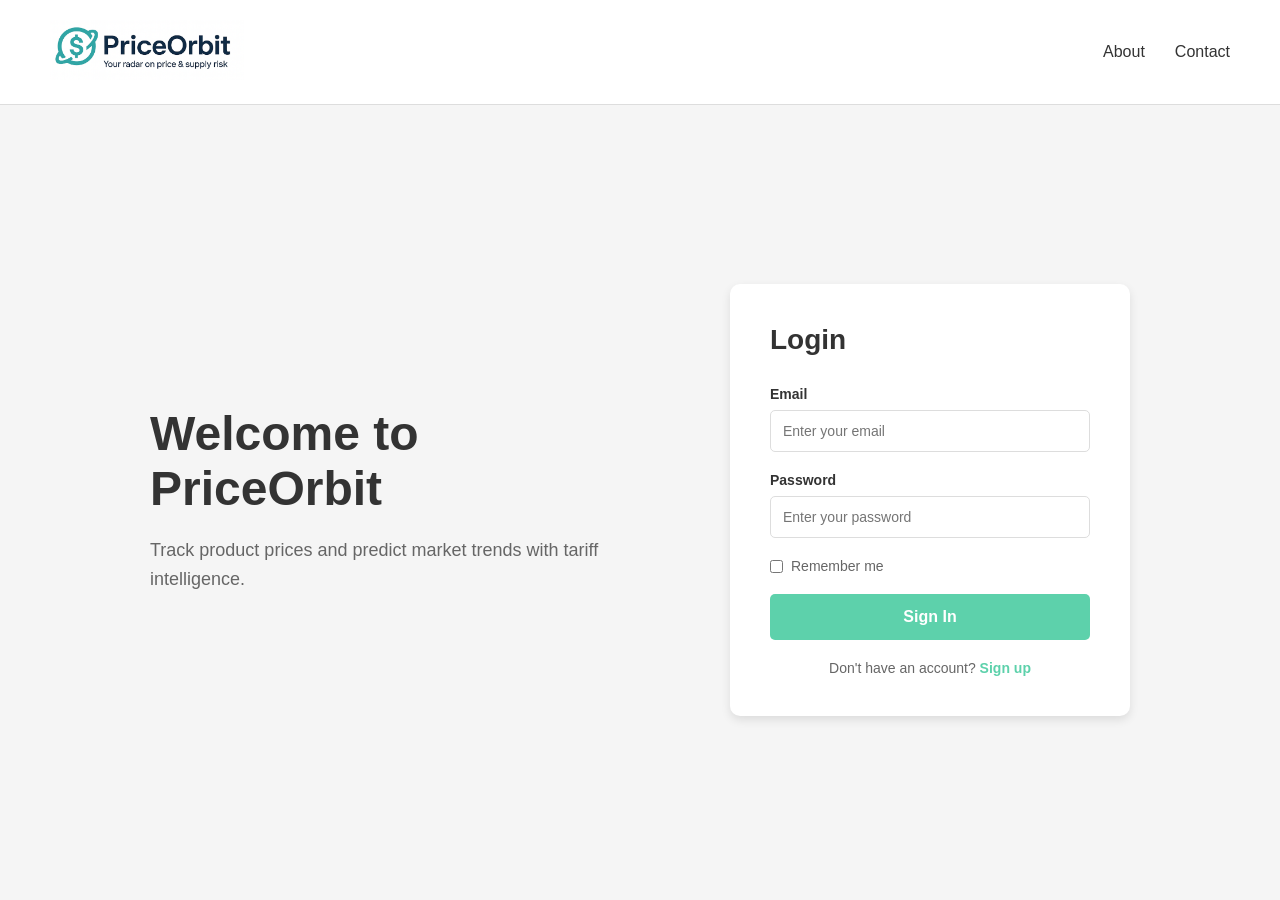
==== app/templates/index.html @ dacec197 "Add landing page, dashboard layout, shared css" ====
<!DOCTYPE html>
<html lang="en">

<head>
  <meta charset="UTF-8">
  <meta name="viewport" content="width=device-width, initial-scale=1.0">
  <title>PriceOrbit - Login</title>
  
  <link rel="stylesheet" href="https://cdnjs.cloudflare.com/ajax/libs/font-awesome/6.5.0/css/all.min.css">
  
  <!-- for use w live server & link css -->
  <link rel="stylesheet" href="../static/css/main.css">

  <!-- for use w FastAPI (comment out above and uncomment below when deploying) 
  <!-- <link rel="stylesheet" href="/static/css/main.css"> -->
</head>

<body>
  <!-- Header with logo and navigation -->
  <header>
    <div class="logo">
      <img src="../static/images/logo.png" alt="PriceOrbit Logo">
    </div>
    <nav>
      <a href="#about">About</a>
      <a href="#contact">Contact</a>
    </nav>
  </header>
  
  <!-- Main content area -->
  <main>
    <!-- Left side - Welcome text -->
    <div class="welcome-text">
      <h1>Welcome to PriceOrbit</h1>
      <p>Track product prices and predict market trends with tariff intelligence.</p>
    </div>

    <!-- Right side - Login form -->
    <div class="login-box">
      <h2>Login</h2>
      
      <form>
        <div class="form-group">
          <label>Email</label>
          <input type="email" placeholder="Enter your email" required>
        </div>

        <div class="form-group">
          <label>Password</label>
          <input type="password" placeholder="Enter your password" required>
        </div>

        <div class="remember-me">
          <input type="checkbox" id="remember">
          <label for="remember">Remember me</label>
        </div>

        <button type="submit">Sign In</button>

        <p class="signup-link">Don't have an account? <a href="#signup">Sign up</a></p>
      </form>
    </div>
  </main>

</body>
</html>
---- app/static/css/main.css ----
* {
  margin: 0;
  padding: 0;
  box-sizing: border-box;
}

body {
  font-family: Arial, sans-serif;
  background-color: #f5f5f5;
}

/* ===== HEADER ===== */
header {
  background-color: white;
  padding: 20px 50px;
  display: flex;
  justify-content: space-between;
  align-items: center;
  border-bottom: 1px solid #ddd;
  position: fixed;
  top: 0;
  left: 0;
  width: 100%;
  z-index: 100;
}

.logo img {
  height: 60px;
}

nav {
  display: flex;
  gap: 30px;
}

nav a {
  text-decoration: none;
  color: #333;
  font-size: 16px;
}

nav a:hover {
  color: #2563eb;
}

/* ===== MAIN CONTENT ===== */
main {
  display: flex;
  min-height: 100vh;
  padding-top: 100px;
  align-items: center;
  justify-content: center;
  gap: 80px;
  padding-left: 50px;
  padding-right: 50px;
}

/* ===== LEFT SIDE - WELCOME TEXT ===== */
.welcome-text {
  max-width: 500px;
}

.welcome-text h1 {
  font-size: 48px;
  color: #333;
  margin-bottom: 20px;
}

.welcome-text p {
  font-size: 18px;
  color: #666;
  line-height: 1.6;
}

/* ===== RIGHT SIDE - LOGIN BOX ===== */
.login-box {
  background-color: white;
  padding: 40px;
  border-radius: 10px;
  box-shadow: 0 4px 10px rgba(0, 0, 0, 0.1);
  width: 100%;
  max-width: 400px;
}

.login-box h2 {
  font-size: 28px;
  margin-bottom: 30px;
  color: #333;
}

/* ===== FORM STYLING ===== */
.form-group {
  margin-bottom: 20px;
}

.form-group label {
  display: block;
  margin-bottom: 8px;
  color: #333;
  font-size: 14px;
  font-weight: bold;
}

.form-group input {
  width: 100%;
  padding: 12px;
  border: 1px solid #ddd;
  border-radius: 5px;
  font-size: 14px;
}

.form-group input:focus {
  outline: none;
  border-color: #2563eb;
}

/* Remember me checkbox */
.remember-me {
  margin-bottom: 20px;
  display: flex;
  align-items: center;
  gap: 8px;
}

.remember-me input {
  width: auto;
}

.remember-me label {
  font-size: 14px;
  color: #666;
}

/* ===== SIGN IN BUTTON ===== */
button[type="submit"] {
  width: 100%;
  padding: 14px;
  background-color: #5dd1ab;
  color: white;
  border: none;
  border-radius: 5px;
  font-size: 16px;
  font-weight: bold;
  cursor: pointer;
  margin-bottom: 20px;
}

button[type="submit"]:hover {
  background-color: #5dd1ab;
}

/* ===== SIGNUP LINK ===== */
.signup-link {
  text-align: center;
  font-size: 14px;
  color: #666;
}

.signup-link a {
  color: #5dd1ab;
  text-decoration: none;
  font-weight: bold;
}

.signup-link a:hover {
  text-decoration: underline;
}

/* ===== RESPONSIVE FOR SMALLER SCREENS ===== */
@media (max-width: 900px) {
  main {
    flex-direction: column;
    gap: 40px;
    padding-top: 120px;
  }
  
  .welcome-text {
    text-align: center;
  }
  
  .welcome-text h1 {
    font-size: 36px;
  }
}


/* ============================================
   DASHBOARD STYLES (dashboard.html)
   ============================================ */

.topbar-inner {
  display: flex;
  justify-content: space-between;
  align-items: center;
  padding: 10px 12px;
  background: white;               
  border-bottom: 1px solid #eee;
}

.layout {
  display: flex;
  min-height: 100vh;
}

.sidebar {
  width: 250px;
  height: 100vh;
  background: #f8f9fa;
  border-right: 1px solid #eee;
  padding: 20px 12px;
}

.sidebar ul {
  list-style: none;
  margin: 0;
  padding: 0;
}

.sidebar a {
  display: flex;
  align-items: center;
  gap: 12px;
  padding: 10px 12px;
  text-decoration: none;
  color: #111;
  border-radius: 10px;
}

.sidebar a:hover {
  background: #eaeaea;
}

.sidebar .icon {
  width: 26px;
  display: flex;
  justify-content: center;
  font-size: 18px;
}

.sidebar .text {
  font-size: 15px;
}
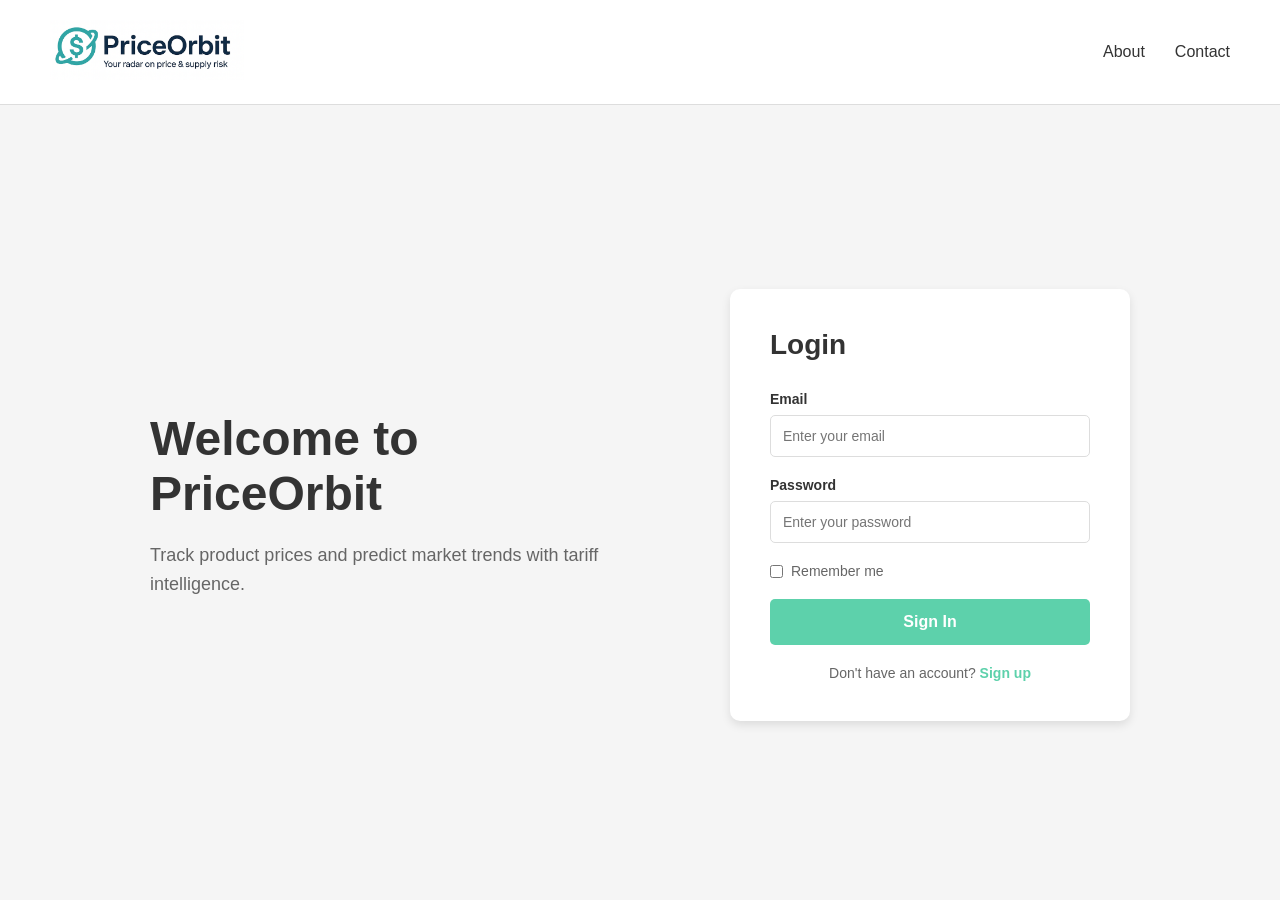
==== commit f6c3f9c0: "landing page, dashboad, js" ====
--- a/app/templates/index.html
+++ b/app/templates/index.html
@@ -1,45 +1,47 @@
 <!DOCTYPE html>
 <html lang="en">
+<head>
+  <meta charset="UTF-8" />
+  <meta name="viewport" content="width=device-width, initial-scale=1.0" />
+  <title>PriceOrbit - Login</title>
 
-<head>
-  <meta charset="UTF-8">
-  <meta name="viewport" content="width=device-width, initial-scale=1.0">
-  <title>PriceOrbit - Login</title>
-  
   <link rel="stylesheet" href="https://cdnjs.cloudflare.com/ajax/libs/font-awesome/6.5.0/css/all.min.css">
-  
-  <!-- for use w live server & link css -->
+
+  <!-- Live Server -->
   <link rel="stylesheet" href="../static/css/main.css">
 
-  <!-- for use w FastAPI (comment out above and uncomment below when deploying) 
-  <!-- <link rel="stylesheet" href="/static/css/main.css"> -->
+  <!-- FastAPI (use this instead when deploying)
+  <link rel="stylesheet" href="/static/css/main.css">
+  -->
 </head>
 
 <body>
-  <!-- Header with logo and navigation -->
-  <header>
+  <!-- Landing Header -->
+  <header class="landing-header">
     <div class="logo">
       <img src="../static/images/logo.png" alt="PriceOrbit Logo">
     </div>
-    <nav>
+
+    <nav class="landing-nav">
       <a href="#about">About</a>
       <a href="#contact">Contact</a>
     </nav>
   </header>
-  
-  <!-- Main content area -->
-  <main>
+
+  <!-- Landing Main -->
+  <main class="landing-main">
     <!-- Left side - Welcome text -->
-    <div class="welcome-text">
+    <section class="welcome-text">
       <h1>Welcome to PriceOrbit</h1>
       <p>Track product prices and predict market trends with tariff intelligence.</p>
-    </div>
+    </section>
 
     <!-- Right side - Login form -->
-    <div class="login-box">
+    <section class="login-box">
       <h2>Login</h2>
-      
-      <form>
+
+      <!-- For Sprint 1 / Live Server: navigate to products page -->
+      <form action="products.html" method="get">
         <div class="form-group">
           <label>Email</label>
           <input type="email" placeholder="Enter your email" required>
@@ -59,8 +61,7 @@
 
         <p class="signup-link">Don't have an account? <a href="#signup">Sign up</a></p>
       </form>
-    </div>
+    </section>
   </main>
-
 </body>
-</html>+</html>
--- a/app/static/css/main.css
+++ b/app/static/css/main.css
@@ -1,4 +1,6 @@
-
+/* =========================
+   GLOBAL RESET / BASE
+========================= */
 * {
   margin: 0;
   padding: 0;
@@ -8,16 +10,24 @@
 body {
   font-family: Arial, sans-serif;
   background-color: #f5f5f5;
-}
-
-/* ===== HEADER ===== */
-header {
+  color: #111;
+  overflow-x: hidden;
+}
+
+/* =========================
+   LANDING PAGE (index.html)
+   IMPORTANT: scoped so it
+   does NOT affect dashboard
+========================= */
+.landing-header {
   background-color: white;
   padding: 20px 50px;
   display: flex;
   justify-content: space-between;
   align-items: center;
   border-bottom: 1px solid #ddd;
+
+  /* fixed only for landing */
   position: fixed;
   top: 0;
   left: 0;
@@ -27,28 +37,28 @@
 
 .logo img {
   height: 60px;
-}
-
-nav {
+  width: auto;
+}
+
+.landing-nav {
   display: flex;
   gap: 30px;
 }
 
-nav a {
+.landing-nav a {
   text-decoration: none;
   color: #333;
   font-size: 16px;
 }
 
-nav a:hover {
+.landing-nav a:hover {
   color: #2563eb;
 }
 
-/* ===== MAIN CONTENT ===== */
-main {
+.landing-main {
   display: flex;
   min-height: 100vh;
-  padding-top: 100px;
+  padding-top: 110px; /* space for landing header */
   align-items: center;
   justify-content: center;
   gap: 80px;
@@ -56,7 +66,6 @@
   padding-right: 50px;
 }
 
-/* ===== LEFT SIDE - WELCOME TEXT ===== */
 .welcome-text {
   max-width: 500px;
 }
@@ -73,12 +82,11 @@
   line-height: 1.6;
 }
 
-/* ===== RIGHT SIDE - LOGIN BOX ===== */
 .login-box {
   background-color: white;
   padding: 40px;
   border-radius: 10px;
-  box-shadow: 0 4px 10px rgba(0, 0, 0, 0.1);
+  box-shadow: 0 4px 10px rgba(0,0,0,0.1);
   width: 100%;
   max-width: 400px;
 }
@@ -89,7 +97,7 @@
   color: #333;
 }
 
-/* ===== FORM STYLING ===== */
+/* Form styling (shared, ok) */
 .form-group {
   margin-bottom: 20px;
 }
@@ -115,7 +123,6 @@
   border-color: #2563eb;
 }
 
-/* Remember me checkbox */
 .remember-me {
   margin-bottom: 20px;
   display: flex;
@@ -132,8 +139,8 @@
   color: #666;
 }
 
-/* ===== SIGN IN BUTTON ===== */
-button[type="submit"] {
+/* Landing sign-in button */
+.login-box button[type="submit"] {
   width: 100%;
   padding: 14px;
   background-color: #5dd1ab;
@@ -146,11 +153,10 @@
   margin-bottom: 20px;
 }
 
-button[type="submit"]:hover {
-  background-color: #5dd1ab;
-}
-
-/* ===== SIGNUP LINK ===== */
+.login-box button[type="submit"]:hover {
+  opacity: 0.92;
+}
+
 .signup-link {
   text-align: center;
   font-size: 14px;
@@ -167,54 +173,79 @@
   text-decoration: underline;
 }
 
-/* ===== RESPONSIVE FOR SMALLER SCREENS ===== */
+/* Landing responsive */
 @media (max-width: 900px) {
-  main {
+  .landing-main {
     flex-direction: column;
     gap: 40px;
     padding-top: 120px;
   }
-  
+
   .welcome-text {
     text-align: center;
   }
-  
+
   .welcome-text h1 {
     font-size: 36px;
   }
 }
 
-
-/* ============================================
-   DASHBOARD STYLES (dashboard.html)
-   ============================================ */
+/* =========================
+   DASHBOARD (products.html)
+========================= */
+.topbar {
+  height: 70px;
+  background: white;
+  border-bottom: 1px solid #eee;
+
+  position: fixed;
+  top: 0;
+  left: 0;
+  width: 100%;
+  z-index: 200;
+}
 
 .topbar-inner {
+  height: 70px;
   display: flex;
   justify-content: space-between;
   align-items: center;
-  padding: 10px 12px;
-  background: white;               
-  border-bottom: 1px solid #eee;
-}
-
+  padding: 10px 18px;
+}
+
+.btn-track-product {
+  background: #111;
+  color: #fff;
+  border: none;
+  padding: 10px 14px;
+  border-radius: 10px;
+  cursor: pointer;
+}
+
+.btn-track-product:hover {
+  opacity: 0.9;
+}
+
+/* Layout: sidebar fixed, content scrolls */
 .layout {
-  display: flex;
+  padding-top: 70px; /* space for topbar */
   min-height: 100vh;
 }
 
+/* Sidebar fixed on left */
 .sidebar {
+  position: fixed;
+  top: 70px; /* under topbar */
+  left: 0;
   width: 250px;
-  height: 100vh;
+  height: calc(100vh - 70px);
   background: #f8f9fa;
   border-right: 1px solid #eee;
-  padding: 20px 12px;
+  padding: 16px 12px;
 }
 
 .sidebar ul {
   list-style: none;
-  margin: 0;
-  padding: 0;
 }
 
 .sidebar a {
@@ -231,6 +262,11 @@
   background: #eaeaea;
 }
 
+.sidebar a.active {
+  background: #eaeaea;
+  font-weight: 600;
+}
+
 .sidebar .icon {
   width: 26px;
   display: flex;
@@ -241,3 +277,111 @@
 .sidebar .text {
   font-size: 15px;
 }
+
+/* Main content to the right of sidebar */
+.main-content {
+  margin-left: 250px;
+  padding: 24px 28px;
+  display: block; /* ensures it never gets flex-centered */
+}
+
+.content-header {
+  margin-bottom: 18px;
+}
+
+.content-header h1 {
+  font-size: 28px;
+  margin-bottom: 6px;
+  color: #111;
+}
+
+.content-header p {
+  color: #666;
+}
+
+/* =========================
+   PRODUCTS LIST UI
+========================= */
+.loading-state,
+.error-state {
+  display: flex;
+  gap: 10px;
+  align-items: center;
+  padding: 14px 12px;
+  border-radius: 12px;
+  background: #fff;
+  border: 1px solid #eee;
+  margin-bottom: 16px;
+}
+
+.products-list {
+  display: grid;
+  grid-template-columns: repeat(auto-fill, minmax(320px, 1fr));
+  gap: 14px;
+}
+
+.product-item {
+  background: #fff;
+  border: 1px solid #eee;
+  border-radius: 14px;
+  padding: 16px;
+  box-shadow: 0 2px 10px rgba(0,0,0,0.04);
+}
+
+/* Health colors used by products.js */
+.health-green { color: #16a34a; }
+.health-yellow { color: #eab308; }
+.health-red { color: #dc2626; }
+
+/* Mobile: sidebar becomes top stacked */
+@media (max-width: 900px) {
+  .sidebar {
+    position: static;
+    width: 100%;
+    height: auto;
+    border-right: none;
+    border-bottom: 1px solid #eee;
+  }
+
+  .main-content {
+    margin-left: 0;
+  }
+
+  .products-list {
+    grid-template-columns: 1fr;
+  }
+}
+
+/* =========================
+   VIEW DETAILS BUTTON
+========================= */
+
+.btn-view-details {
+  background: #22c55e;
+  color: white;
+  border: none;
+  padding: 2px 8px;
+  border-radius: 8px; /* shape */
+  font-size: 11px;
+  font-weight: 500;
+  cursor: pointer;
+
+  display: inline-flex;
+  align-items: center;
+  gap: 8px;
+
+  transition: all 0.25s ease;
+  box-shadow: 0 4px 10px rgba(34, 197, 94, 0.25);
+}
+
+.btn-view-details:hover {
+  transform: translateY(-1px);
+  box-shadow: 0 8px 18px rgba(34, 197, 94, 0.35);
+  opacity: 0.95;
+}
+
+.btn-view-details:active {
+  transform: translateY(0);
+  box-shadow: 0 4px 8px rgba(34, 197, 94, 0.25);
+}
+
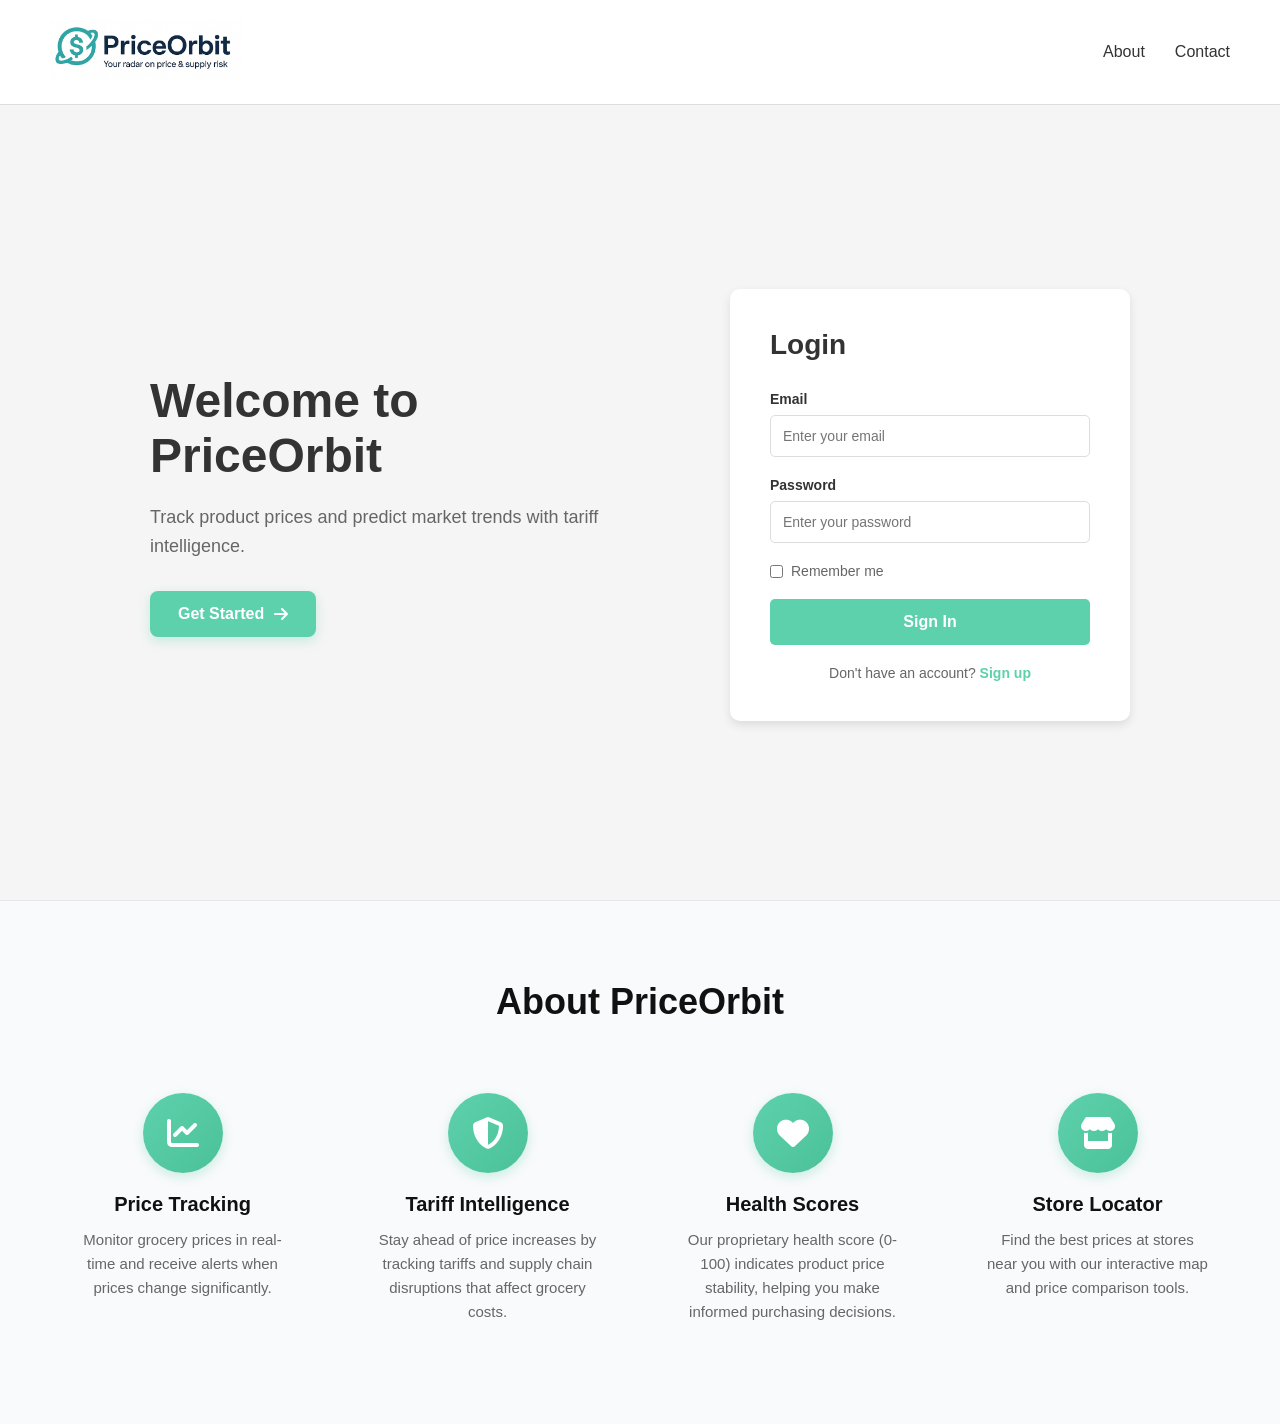
==== commit 945ba7d0: "frontend ui: ticket 9,10,11" ====
--- a/app/templates/index.html
+++ b/app/templates/index.html
@@ -8,60 +8,108 @@
   <link rel="stylesheet" href="https://cdnjs.cloudflare.com/ajax/libs/font-awesome/6.5.0/css/all.min.css">
 
   <!-- Live Server -->
-  <link rel="stylesheet" href="../static/css/main.css">
+  <link rel="stylesheet" href="../static/css/main.css"> 
 
-  <!-- FastAPI (use this instead when deploying)
-  <link rel="stylesheet" href="/static/css/main.css">
-  -->
+  <!-- FastAPI (for deploying) 
+  <link rel="stylesheet" href="/static/css/main.css"> -->
 </head>
 
 <body>
   <!-- Landing Header -->
-  <header class="landing-header">
+  <header class="landing-header" role="banner">
     <div class="logo">
-      <img src="../static/images/logo.png" alt="PriceOrbit Logo">
+      <img src="../static/images/logo.png" alt="PriceOrbit Logo - Grocery Price Tracking">
     </div>
 
-    <nav class="landing-nav">
-      <a href="#about">About</a>
-      <a href="#contact">Contact</a>
+    <nav class="landing-nav" role="navigation" aria-label="Main navigation">
+      <a href="#about" aria-label="Learn more about PriceOrbit">About</a>
+      <a href="#contact" aria-label="Contact us">Contact</a>
     </nav>
   </header>
 
   <!-- Landing Main -->
-  <main class="landing-main">
+  <main class="landing-main" role="main">
     <!-- Left side - Welcome text -->
     <section class="welcome-text">
       <h1>Welcome to PriceOrbit</h1>
       <p>Track product prices and predict market trends with tariff intelligence.</p>
+      
+      <!-- Call-to-action button -->
+      <a href="products.html" class="btn-get-started" aria-label="Start tracking products">
+        Get Started <i class="fa-solid fa-arrow-right"></i>
+      </a>
     </section>
 
     <!-- Right side - Login form -->
-    <section class="login-box">
-      <h2>Login</h2>
+    <section class="login-box" aria-labelledby="login-heading">
+      <h2 id="login-heading">Login</h2>
 
-      <!-- For Sprint 1 / Live Server: navigate to products page -->
-      <form action="products.html" method="get">
+      <form action="products" method="get" aria-label="Login form">
+      
         <div class="form-group">
-          <label>Email</label>
-          <input type="email" placeholder="Enter your email" required>
+          <label for="email">Email</label>
+          <input type="email" id="email" name="email" placeholder="Enter your email" required aria-required="true">
         </div>
 
         <div class="form-group">
-          <label>Password</label>
-          <input type="password" placeholder="Enter your password" required>
+          <label for="password">Password</label>
+          <input type="password" id="password" name="password" placeholder="Enter your password" required aria-required="true">
         </div>
 
         <div class="remember-me">
-          <input type="checkbox" id="remember">
+          <input type="checkbox" id="remember" name="remember">
           <label for="remember">Remember me</label>
         </div>
 
-        <button type="submit">Sign In</button>
+        <button type="submit" aria-label="Sign in to your account">Sign In</button>
 
-        <p class="signup-link">Don't have an account? <a href="#signup">Sign up</a></p>
+        <p class="signup-link">Don't have an account? <a href="#signup" aria-label="Create a new account">Sign up</a></p>
       </form>
     </section>
   </main>
+
+  <!-- About Section -->
+  <section id="about" class="about-section" role="region" aria-labelledby="about-heading">
+    <div class="about-container">
+      <h2 id="about-heading">About PriceOrbit</h2>
+      
+      <div class="about-content">
+        <div class="about-feature">
+          <div class="feature-icon" aria-hidden="true">
+            <i class="fa-solid fa-chart-line"></i>
+          </div>
+          <h3>Price Tracking</h3>
+          <p>Monitor grocery prices in real-time and receive alerts when prices change significantly.</p>
+        </div>
+
+        <div class="about-feature">
+          <div class="feature-icon" aria-hidden="true">
+            <i class="fa-solid fa-shield-halved"></i>
+          </div>
+          <h3>Tariff Intelligence</h3>
+          <p>Stay ahead of price increases by tracking tariffs and supply chain disruptions that affect grocery costs.</p>
+        </div>
+
+        <div class="about-feature">
+          <div class="feature-icon" aria-hidden="true">
+            <i class="fa-solid fa-heart"></i>
+          </div>
+          <h3>Health Scores</h3>
+          <p>Our proprietary health score (0-100) indicates product price stability, helping you make informed purchasing decisions.</p>
+        </div>
+
+        <div class="about-feature">
+          <div class="feature-icon" aria-hidden="true">
+            <i class="fa-solid fa-store"></i>
+          </div>
+          <h3>Store Locator</h3>
+          <p>Find the best prices at stores near you with our interactive map and price comparison tools.</p>
+        </div>
+      </div>
+    </div>
+  </section>
+
+  <!-- Core JavaScript utilities -->
+  <script src="../static/js/main.js"></script>
 </body>
-</html>
+</html>
--- a/app/static/css/main.css
+++ b/app/static/css/main.css
@@ -80,6 +80,36 @@
   font-size: 18px;
   color: #666;
   line-height: 1.6;
+  margin-bottom: 30px;
+}
+
+.btn-get-started {
+  display: inline-flex;
+  align-items: center;
+  gap: 10px;
+  background-color: #5dd1ab;
+  color: white;
+  padding: 14px 28px;
+  border-radius: 8px;
+  font-size: 16px;
+  font-weight: bold;
+  text-decoration: none;
+  transition: all 0.3s ease;
+  box-shadow: 0 4px 12px rgba(93, 209, 171, 0.3);
+}
+
+.btn-get-started:hover {
+  background-color: #4bc199;
+  transform: translateY(-2px);
+  box-shadow: 0 6px 16px rgba(93, 209, 171, 0.4);
+}
+
+.btn-get-started i {
+  transition: transform 0.3s ease;
+}
+
+.btn-get-started:hover i {
+  transform: translateX(4px);
 }
 
 .login-box {
@@ -191,6 +221,83 @@
 }
 
 /* =========================
+   ABOUT SECTION
+========================= */
+.about-section {
+  padding: 80px 50px;
+  background-color: #f9fafb;
+  border-top: 1px solid #e5e7eb;
+}
+
+.about-container {
+  max-width: 1200px;
+  margin: 0 auto;
+}
+
+.about-section h2 {
+  font-size: 36px;
+  color: #111;
+  text-align: center;
+  margin-bottom: 50px;
+}
+
+.about-content {
+  display: grid;
+  grid-template-columns: repeat(auto-fit, minmax(250px, 1fr));
+  gap: 40px;
+}
+
+.about-feature {
+  text-align: center;
+  padding: 20px;
+}
+
+.feature-icon {
+  width: 80px;
+  height: 80px;
+  margin: 0 auto 20px;
+  background: linear-gradient(135deg, #5dd1ab 0%, #4bc199 100%);
+  border-radius: 50%;
+  display: flex;
+  align-items: center;
+  justify-content: center;
+  box-shadow: 0 4px 12px rgba(93, 209, 171, 0.3);
+}
+
+.feature-icon i {
+  font-size: 32px;
+  color: white;
+}
+
+.about-feature h3 {
+  font-size: 20px;
+  color: #111;
+  margin-bottom: 12px;
+}
+
+.about-feature p {
+  font-size: 15px;
+  color: #666;
+  line-height: 1.6;
+}
+
+@media (max-width: 768px) {
+  .about-section {
+    padding: 60px 30px;
+  }
+
+  .about-section h2 {
+    font-size: 28px;
+    margin-bottom: 40px;
+  }
+
+  .about-content {
+    grid-template-columns: 1fr;
+    gap: 30px;
+  }
+}
+
+/* =========================
    DASHBOARD (products.html)
 ========================= */
 .topbar {
@@ -211,6 +318,63 @@
   justify-content: space-between;
   align-items: center;
   padding: 10px 18px;
+}
+
+.topbar-right {
+  display: flex;
+  align-items: center;
+  gap: 12px;
+}
+
+.search-container {
+  position: relative;
+  display: flex;
+  align-items: center;
+}
+
+.search-container i {
+  position: absolute;
+  left: 12px;
+  color: #666;
+  font-size: 14px;
+}
+
+.search-container input {
+  padding: 10px 14px 10px 36px;
+  border: 1px solid #ddd;
+  border-radius: 10px;
+  font-size: 14px;
+  width: 250px;
+  outline: none;
+  transition: all 0.3s ease;
+}
+
+.search-container input:focus {
+  border-color: #111;
+  box-shadow: 0 0 0 2px rgba(17, 17, 17, 0.1);
+}
+
+.search-container input::placeholder {
+  color: #999;
+}
+
+.btn-api-docs {
+  background: #2563eb;
+  color: #fff;
+  border: none;
+  padding: 10px 14px;
+  border-radius: 10px;
+  cursor: pointer;
+  text-decoration: none;
+  display: inline-flex;
+  align-items: center;
+  gap: 6px;
+  font-size: 14px;
+  transition: background 0.3s ease;
+}
+
+.btn-api-docs:hover {
+  background: #1d4ed8;
 }
 
 .btn-track-product {
@@ -315,8 +479,8 @@
 }
 
 .products-list {
-  display: grid;
-  grid-template-columns: repeat(auto-fill, minmax(320px, 1fr));
+  display: flex;
+  flex-direction: column;
   gap: 14px;
 }
 
@@ -328,10 +492,43 @@
   box-shadow: 0 2px 10px rgba(0,0,0,0.04);
 }
 
+/* Health Score Bar */
+.health-score-container {
+  display: flex;
+  align-items: center;
+  gap: 12px;
+}
+
+.health-bar-wrapper {
+  flex: 1;
+  height: 8px;
+  background: #e5e7eb;
+  border-radius: 10px;
+  overflow: hidden;
+  position: relative;
+}
+
+.health-bar-fill {
+  height: 100%;
+  border-radius: 10px;
+  transition: width 0.3s ease;
+}
+
+.health-score-number {
+  font-size: 24px;
+  font-weight: 700;
+  min-width: 45px;
+  text-align: right;
+}
+
 /* Health colors used by products.js */
 .health-green { color: #16a34a; }
 .health-yellow { color: #eab308; }
 .health-red { color: #dc2626; }
+
+.health-bar-green { background: #16a34a; }
+.health-bar-yellow { background: #eab308; }
+.health-bar-red { background: #dc2626; }
 
 /* Mobile: sidebar becomes top stacked */
 @media (max-width: 900px) {
@@ -347,8 +544,38 @@
     margin-left: 0;
   }
 
-  .products-list {
-    grid-template-columns: 1fr;
+  .topbar-right {
+    flex-wrap: wrap;
+    gap: 8px;
+  }
+
+  .search-container input {
+    width: 200px;
+  }
+}
+
+@media (max-width: 600px) {
+  .topbar-inner {
+    flex-direction: column;
+    height: auto;
+    padding: 12px 18px;
+    gap: 10px;
+  }
+
+  .topbar-right {
+    width: 100%;
+    justify-content: center;
+  }
+
+  .search-container input {
+    width: 100%;
+    max-width: 300px;
+  }
+
+  .btn-api-docs,
+  .btn-track-product {
+    font-size: 13px;
+    padding: 8px 12px;
   }
 }
 
@@ -383,5 +610,4 @@
 .btn-view-details:active {
   transform: translateY(0);
   box-shadow: 0 4px 8px rgba(34, 197, 94, 0.25);
-}
-
+}
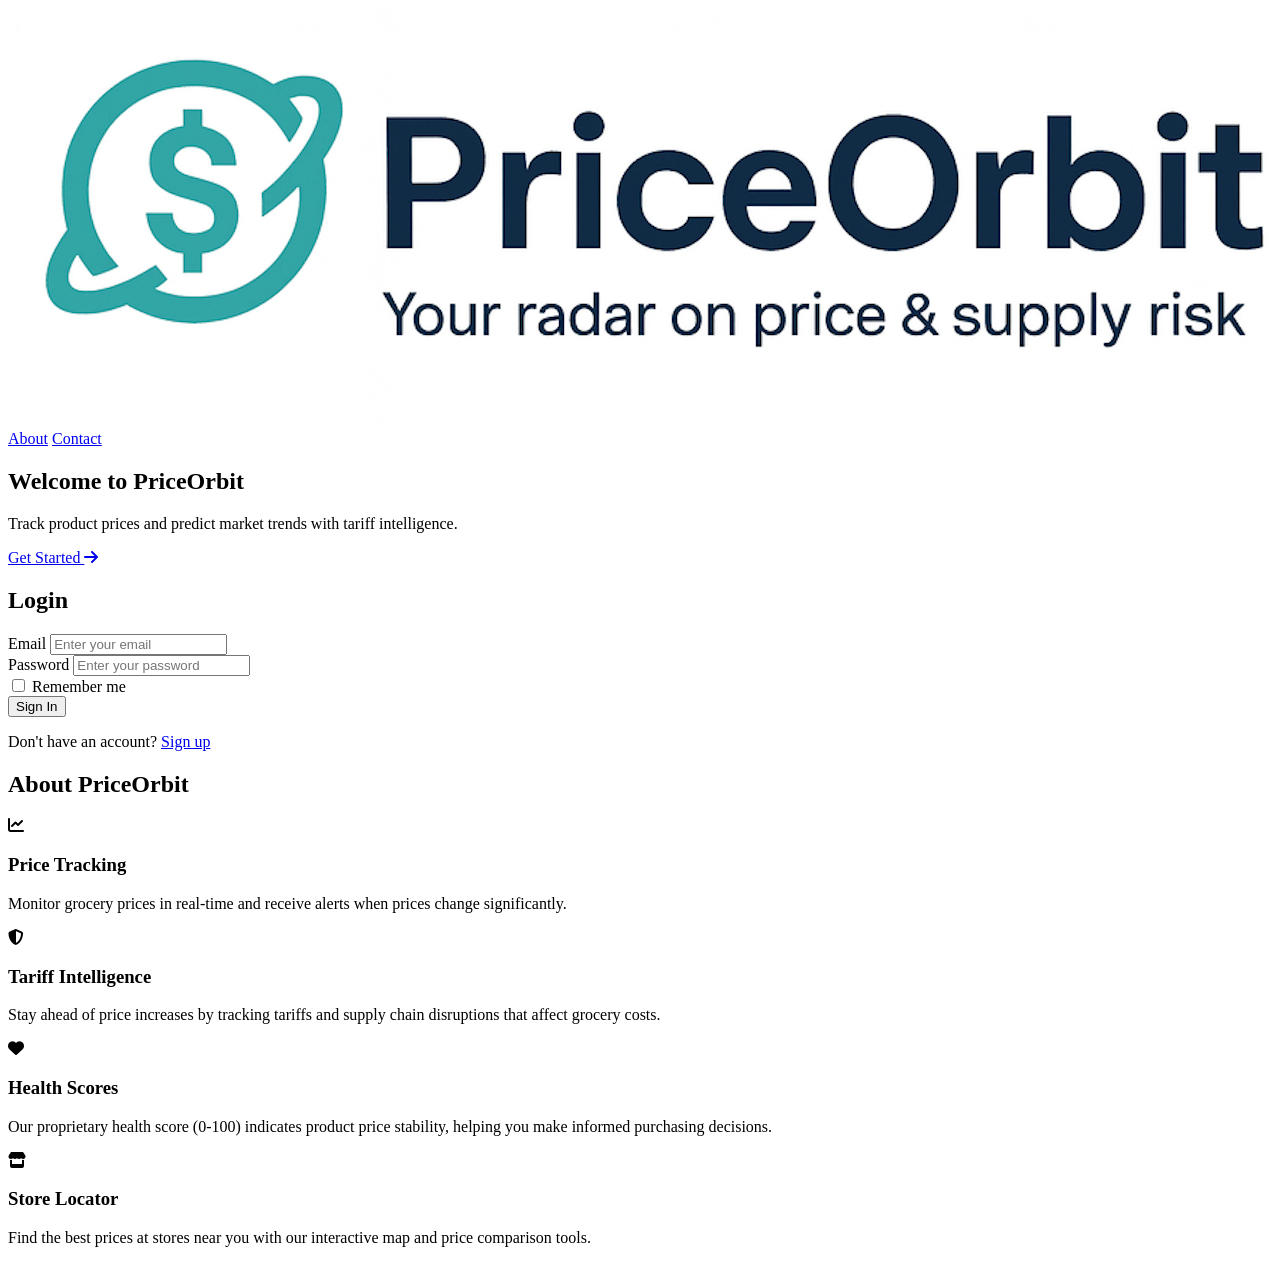
==== commit 246fa7a1: "connected frontend to database" ====
--- a/app/templates/index.html
+++ b/app/templates/index.html
@@ -7,11 +7,11 @@
 
   <link rel="stylesheet" href="https://cdnjs.cloudflare.com/ajax/libs/font-awesome/6.5.0/css/all.min.css">
 
-  <!-- Live Server -->
-  <link rel="stylesheet" href="../static/css/main.css"> 
+  <!-- Live Server 
+  <link rel="stylesheet" href="../static/css/main.css"> -->
 
-  <!-- FastAPI (for deploying) 
-  <link rel="stylesheet" href="/static/css/main.css"> -->
+  <!-- FastAPI (for deploying) -->
+  <link rel="stylesheet" href="/static/css/main.css">
 </head>
 
 <body>
--- a/app/static/css/main.css
+++ b/app/static/css/main.css
@@ -16,8 +16,7 @@
 
 /* =========================
    LANDING PAGE (index.html)
-   IMPORTANT: scoped so it
-   does NOT affect dashboard
+   IMPORTANT: scoped so it does not affect dashboard
 ========================= */
 .landing-header {
   background-color: white;
@@ -464,6 +463,145 @@
 }
 
 /* =========================
+   DASHBOARD STATISTICS
+========================= */
+.dashboard-stats {
+  display: grid;
+  grid-template-columns: repeat(auto-fit, minmax(200px, 1fr));
+  gap: 16px;
+  margin-bottom: 24px;
+}
+
+.stat-card {
+  background: white;
+  border: 1px solid #eee;
+  border-radius: 12px;
+  padding: 20px;
+  display: flex;
+  align-items: center;
+  gap: 16px;
+  transition: transform 0.2s ease, box-shadow 0.2s ease;
+}
+
+.stat-card:hover {
+  transform: translateY(-2px);
+  box-shadow: 0 4px 12px rgba(0, 0, 0, 0.08);
+}
+
+.stat-icon {
+  width: 48px;
+  height: 48px;
+  border-radius: 10px;
+  display: flex;
+  align-items: center;
+  justify-content: center;
+  flex-shrink: 0;
+}
+
+.stat-icon i {
+  font-size: 20px;
+  color: white;
+}
+
+.stat-info {
+  flex: 1;
+}
+
+.stat-label {
+  font-size: 13px;
+  color: #666;
+  margin-bottom: 4px;
+}
+
+.stat-value {
+  font-size: 24px;
+  font-weight: 700;
+  color: #111;
+}
+
+/* =========================
+   FILTERS AND CONTROLS
+========================= */
+.controls-bar {
+  background: white;
+  border: 1px solid #eee;
+  border-radius: 12px;
+  padding: 16px 20px;
+  margin-bottom: 20px;
+  display: flex;
+  flex-wrap: wrap;
+  gap: 20px;
+  align-items: center;
+}
+
+.filter-group {
+  display: flex;
+  align-items: center;
+  gap: 8px;
+}
+
+.filter-group label {
+  font-size: 14px;
+  color: #666;
+  font-weight: 500;
+  display: flex;
+  align-items: center;
+  gap: 6px;
+}
+
+.filter-group label i {
+  color: #999;
+}
+
+.filter-group select {
+  padding: 8px 12px;
+  border: 1px solid #ddd;
+  border-radius: 8px;
+  font-size: 14px;
+  color: #333;
+  background: white;
+  cursor: pointer;
+  transition: border-color 0.2s ease;
+  min-width: 150px;
+}
+
+.filter-group select:hover {
+  border-color: #999;
+}
+
+.filter-group select:focus {
+  outline: none;
+  border-color: #111;
+  box-shadow: 0 0 0 2px rgba(17, 17, 17, 0.1);
+}
+
+@media (max-width: 768px) {
+  .dashboard-stats {
+    grid-template-columns: repeat(2, 1fr);
+  }
+
+  .controls-bar {
+    flex-direction: column;
+    align-items: stretch;
+  }
+
+  .filter-group {
+    flex-direction: column;
+    align-items: stretch;
+  }
+
+  .filter-group select {
+    width: 100%;
+  }
+}
+
+@media (max-width: 480px) {
+  .dashboard-stats {
+    grid-template-columns: 1fr;
+  }
+}
+
+/* =========================
    PRODUCTS LIST UI
 ========================= */
 .loading-state,
@@ -484,12 +622,135 @@
   gap: 14px;
 }
 
+.empty-state {
+  background: white;
+  border: 2px dashed #e5e7eb;
+  border-radius: 14px;
+  padding: 60px 20px;
+  text-align: center;
+  color: #9ca3af;
+}
+
+.empty-state i {
+  font-size: 48px;
+  margin-bottom: 16px;
+  opacity: 0.5;
+}
+
+.empty-state p {
+  font-size: 16px;
+  color: #6b7280;
+}
+
 .product-item {
   background: #fff;
   border: 1px solid #eee;
   border-radius: 14px;
-  padding: 16px;
+  padding: 20px;
   box-shadow: 0 2px 10px rgba(0,0,0,0.04);
+  display: flex;
+  align-items: center;
+  gap: 20px;
+  transition: transform 0.2s ease, box-shadow 0.2s ease;
+}
+
+.product-item:hover {
+  transform: translateY(-2px);
+  box-shadow: 0 4px 16px rgba(0,0,0,0.08);
+}
+
+.product-icon {
+  width: 60px;
+  height: 60px;
+  background: linear-gradient(135deg, #f3f4f6 0%, #e5e7eb 100%);
+  border-radius: 12px;
+  display: flex;
+  align-items: center;
+  justify-content: center;
+  flex-shrink: 0;
+}
+
+.product-icon i {
+  font-size: 28px;
+  color: #6b7280;
+}
+
+.product-info {
+  flex: 1;
+  min-width: 0;
+}
+
+.product-name {
+  font-size: 18px;
+  font-weight: 600;
+  color: #111;
+  margin-bottom: 8px;
+}
+
+.product-meta {
+  display: flex;
+  gap: 16px;
+  flex-wrap: wrap;
+  font-size: 14px;
+}
+
+.product-category {
+  color: #6b7280;
+  display: flex;
+  align-items: center;
+  gap: 6px;
+}
+
+.product-category::before {
+  content: "";
+  width: 6px;
+  height: 6px;
+  background: #6b7280;
+  border-radius: 50%;
+}
+
+.product-price {
+  color: #111;
+  font-weight: 600;
+}
+
+.product-health {
+  min-width: 220px;
+}
+
+.health-label {
+  font-size: 12px;
+  color: #666;
+  margin-bottom: 8px;
+  text-transform: uppercase;
+  letter-spacing: 0.5px;
+  font-weight: 600;
+}
+
+.product-actions {
+  display: flex;
+  align-items: center;
+}
+
+@media (max-width: 768px) {
+  .product-item {
+    flex-direction: column;
+    align-items: flex-start;
+  }
+
+  .product-health {
+    width: 100%;
+    min-width: auto;
+  }
+
+  .product-actions {
+    width: 100%;
+  }
+
+  .btn-view-details {
+    width: 100%;
+    justify-content: center;
+  }
 }
 
 /* Health Score Bar */
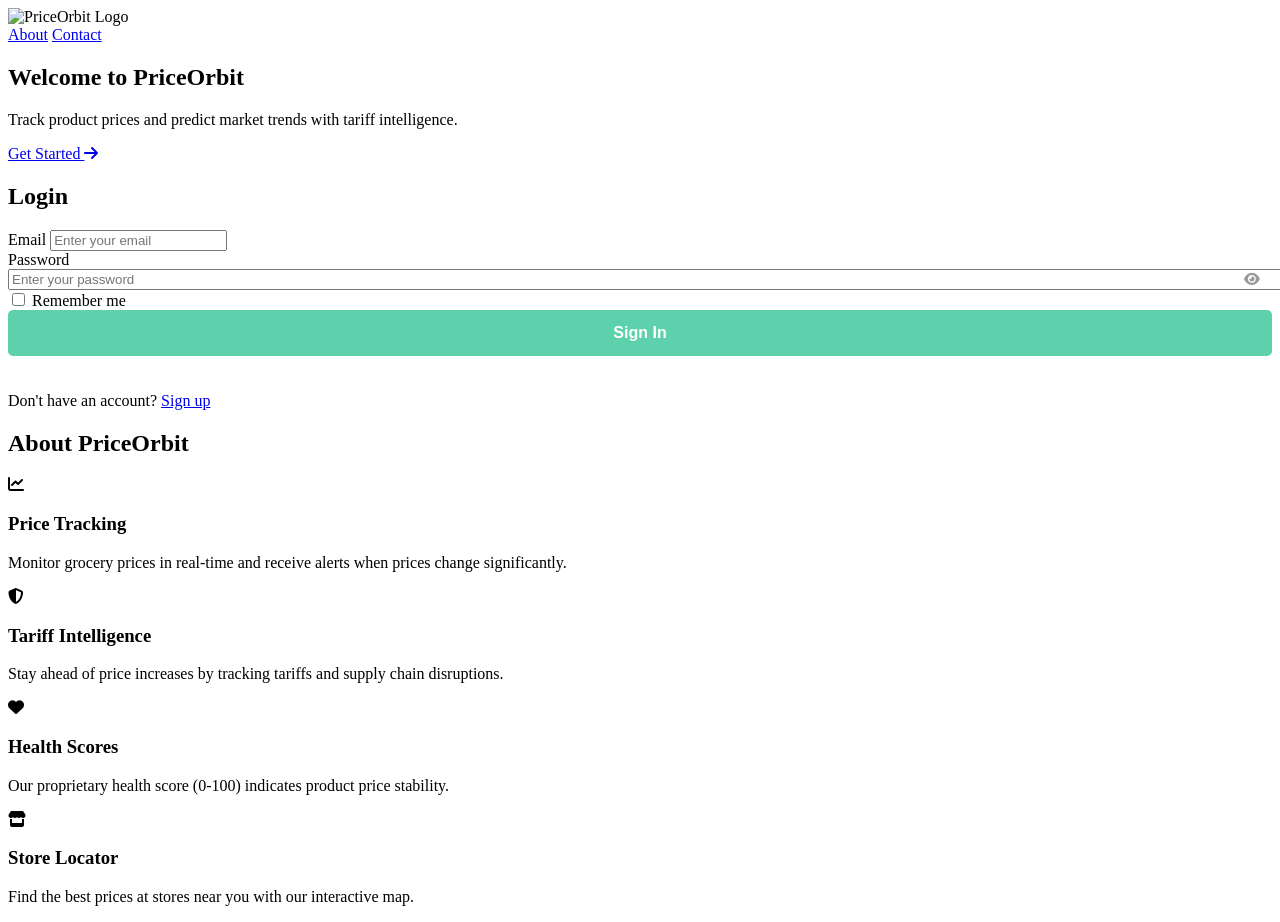
==== commit 561d834f: "map&stores, login, price comparison" ====
--- a/app/templates/index.html
+++ b/app/templates/index.html
@@ -6,110 +6,177 @@
   <title>PriceOrbit - Login</title>
 
   <link rel="stylesheet" href="https://cdnjs.cloudflare.com/ajax/libs/font-awesome/6.5.0/css/all.min.css">
+  <link rel="stylesheet" href="/static/css/main.css">
 
-  <!-- Live Server 
-  <link rel="stylesheet" href="../static/css/main.css"> -->
-
-  <!-- FastAPI (for deploying) -->
-  <link rel="stylesheet" href="/static/css/main.css">
+  <style>
+    .auth-message {
+      padding: 10px 14px;
+      border-radius: 8px;
+      font-size: 14px;
+      margin-bottom: 16px;
+      display: flex;
+      align-items: center;
+      gap: 8px;
+    }
+    .auth-error   { background: #fee2e2; color: #dc2626; border: 1px solid #fecaca; }
+    .auth-success { background: #dcfce7; color: #16a34a; border: 1px solid #bbf7d0; }
+    .btn-loading  { opacity: 0.7; pointer-events: none; }
+    .password-wrap { position: relative; }
+    .password-wrap input { width: 100%; padding-right: 40px; }
+    .toggle-password {
+      position: absolute; right: 12px; top: 50%;
+      transform: translateY(-50%);
+      background: none; border: none; cursor: pointer;
+      color: #999; font-size: 14px; padding: 0;
+    }
+    .toggle-password:hover { color: #555; }
+  </style>
 </head>
 
 <body>
-  <!-- Landing Header -->
   <header class="landing-header" role="banner">
     <div class="logo">
-      <img src="../static/images/logo.png" alt="PriceOrbit Logo - Grocery Price Tracking">
+      <img src="/static/images/logo.png" alt="PriceOrbit Logo">
     </div>
-
     <nav class="landing-nav" role="navigation" aria-label="Main navigation">
-      <a href="#about" aria-label="Learn more about PriceOrbit">About</a>
-      <a href="#contact" aria-label="Contact us">Contact</a>
+      <a href="#about">About</a>
+      <a href="#contact">Contact</a>
     </nav>
   </header>
 
-  <!-- Landing Main -->
   <main class="landing-main" role="main">
-    <!-- Left side - Welcome text -->
     <section class="welcome-text">
       <h1>Welcome to PriceOrbit</h1>
       <p>Track product prices and predict market trends with tariff intelligence.</p>
-      
-      <!-- Call-to-action button -->
-      <a href="products.html" class="btn-get-started" aria-label="Start tracking products">
+      <a href="/products.html" class="btn-get-started">
         Get Started <i class="fa-solid fa-arrow-right"></i>
       </a>
     </section>
 
-    <!-- Right side - Login form -->
     <section class="login-box" aria-labelledby="login-heading">
       <h2 id="login-heading">Login</h2>
 
-      <form action="products" method="get" aria-label="Login form">
-      
-        <div class="form-group">
-          <label for="email">Email</label>
-          <input type="email" id="email" name="email" placeholder="Enter your email" required aria-required="true">
-        </div>
+      <div id="login-error" class="auth-message auth-error" style="display:none;"></div>
 
-        <div class="form-group">
-          <label for="password">Password</label>
-          <input type="password" id="password" name="password" placeholder="Enter your password" required aria-required="true">
-        </div>
+      <div class="form-group">
+        <label for="email">Email</label>
+        <input type="email" id="email" placeholder="Enter your email" required>
+      </div>
 
-        <div class="remember-me">
-          <input type="checkbox" id="remember" name="remember">
-          <label for="remember">Remember me</label>
-        </div>
+      <div class="form-group">
+        <label for="password">Password</label>
+        <div class="password-wrap">
+        <input type="password" id="password" placeholder="Enter your password" required>
+        <button type="button" class="toggle-password" onclick="togglePassword('password', this)"><i class="fa-solid fa-eye"></i></button>
+      </div>
+      </div>
 
-        <button type="submit" aria-label="Sign in to your account">Sign In</button>
+      <div class="remember-me">
+        <input type="checkbox" id="remember">
+        <label for="remember">Remember me</label>
+      </div>
 
-        <p class="signup-link">Don't have an account? <a href="#signup" aria-label="Create a new account">Sign up</a></p>
-      </form>
+      <button type="button" id="login-btn" style="width:100%; padding:14px; background:#5dd1ab; color:white; border:none; border-radius:5px; font-size:16px; font-weight:bold; cursor:pointer; margin-bottom:20px;">Sign In</button>
+
+      <p class="signup-link">Don't have an account? <a href="/register">Sign up</a></p>
     </section>
   </main>
 
-  <!-- About Section -->
   <section id="about" class="about-section" role="region" aria-labelledby="about-heading">
     <div class="about-container">
       <h2 id="about-heading">About PriceOrbit</h2>
-      
       <div class="about-content">
         <div class="about-feature">
-          <div class="feature-icon" aria-hidden="true">
-            <i class="fa-solid fa-chart-line"></i>
-          </div>
+          <div class="feature-icon"><i class="fa-solid fa-chart-line"></i></div>
           <h3>Price Tracking</h3>
           <p>Monitor grocery prices in real-time and receive alerts when prices change significantly.</p>
         </div>
-
         <div class="about-feature">
-          <div class="feature-icon" aria-hidden="true">
-            <i class="fa-solid fa-shield-halved"></i>
-          </div>
+          <div class="feature-icon"><i class="fa-solid fa-shield-halved"></i></div>
           <h3>Tariff Intelligence</h3>
-          <p>Stay ahead of price increases by tracking tariffs and supply chain disruptions that affect grocery costs.</p>
+          <p>Stay ahead of price increases by tracking tariffs and supply chain disruptions.</p>
         </div>
-
         <div class="about-feature">
-          <div class="feature-icon" aria-hidden="true">
-            <i class="fa-solid fa-heart"></i>
-          </div>
+          <div class="feature-icon"><i class="fa-solid fa-heart"></i></div>
           <h3>Health Scores</h3>
-          <p>Our proprietary health score (0-100) indicates product price stability, helping you make informed purchasing decisions.</p>
+          <p>Our proprietary health score (0-100) indicates product price stability.</p>
         </div>
-
         <div class="about-feature">
-          <div class="feature-icon" aria-hidden="true">
-            <i class="fa-solid fa-store"></i>
-          </div>
+          <div class="feature-icon"><i class="fa-solid fa-store"></i></div>
           <h3>Store Locator</h3>
-          <p>Find the best prices at stores near you with our interactive map and price comparison tools.</p>
+          <p>Find the best prices at stores near you with our interactive map.</p>
         </div>
       </div>
     </div>
   </section>
 
-  <!-- Core JavaScript utilities -->
-  <script src="../static/js/main.js"></script>
+  <script src="/static/js/main.js"></script>
+  <script>
+    // Redirect if already logged in
+    if (localStorage.getItem("access_token")) {
+      window.location.href = "/products.html";
+    }
+
+    document.getElementById("login-btn").addEventListener("click", async () => {
+      const email   = document.getElementById("email").value.trim();
+      const password = document.getElementById("password").value;
+      const errorEl  = document.getElementById("login-error");
+      const btn      = document.getElementById("login-btn");
+
+      errorEl.style.display = "none";
+      if (!email || !password) {
+        errorEl.innerHTML = '<i class="fa-solid fa-circle-exclamation"></i> Please enter your email and password.';
+        errorEl.style.display = "flex";
+        return;
+      }
+
+      btn.textContent = "Signing in...";
+      btn.classList.add("btn-loading");
+
+      try {
+        // OAuth2 requires form-encoded data with "username" field
+        const formData = new URLSearchParams();
+        formData.append("username", email);
+        formData.append("password", password);
+
+        const res = await fetch("/api/auth/login", {
+          method: "POST",
+          headers: { "Content-Type": "application/x-www-form-urlencoded" },
+          body: formData.toString(),
+        });
+
+        if (!res.ok) {
+          const data = await res.json().catch(() => ({}));
+          throw new Error(data?.detail || "Invalid email or password.");
+        }
+
+        const data = await res.json();
+        localStorage.setItem("access_token", data.token.access_token);
+        localStorage.setItem("user_email", data.user.email);
+        if (data.user.full_name) localStorage.setItem("user_name", data.user.full_name);
+
+        window.location.href = "/products.html";
+
+      } catch (err) {
+        errorEl.innerHTML = `<i class="fa-solid fa-circle-exclamation"></i> ${err.message}`;
+        errorEl.style.display = "flex";
+      } finally {
+        btn.textContent = "Sign In";
+        btn.classList.remove("btn-loading");
+      }
+    });
+
+    ["email", "password"].forEach((id) => {
+      document.getElementById(id).addEventListener("keydown", (e) => {
+        if (e.key === "Enter") document.getElementById("login-btn").click();
+      });
+    });
+    function togglePassword(id, btn) {
+      const input = document.getElementById(id);
+      const isHidden = input.type === 'password';
+      input.type = isHidden ? 'text' : 'password';
+      btn.innerHTML = isHidden ? '<i class="fa-solid fa-eye-slash"></i>' : '<i class="fa-solid fa-eye"></i>';
+    }
+  </script>
 </body>
 </html>
